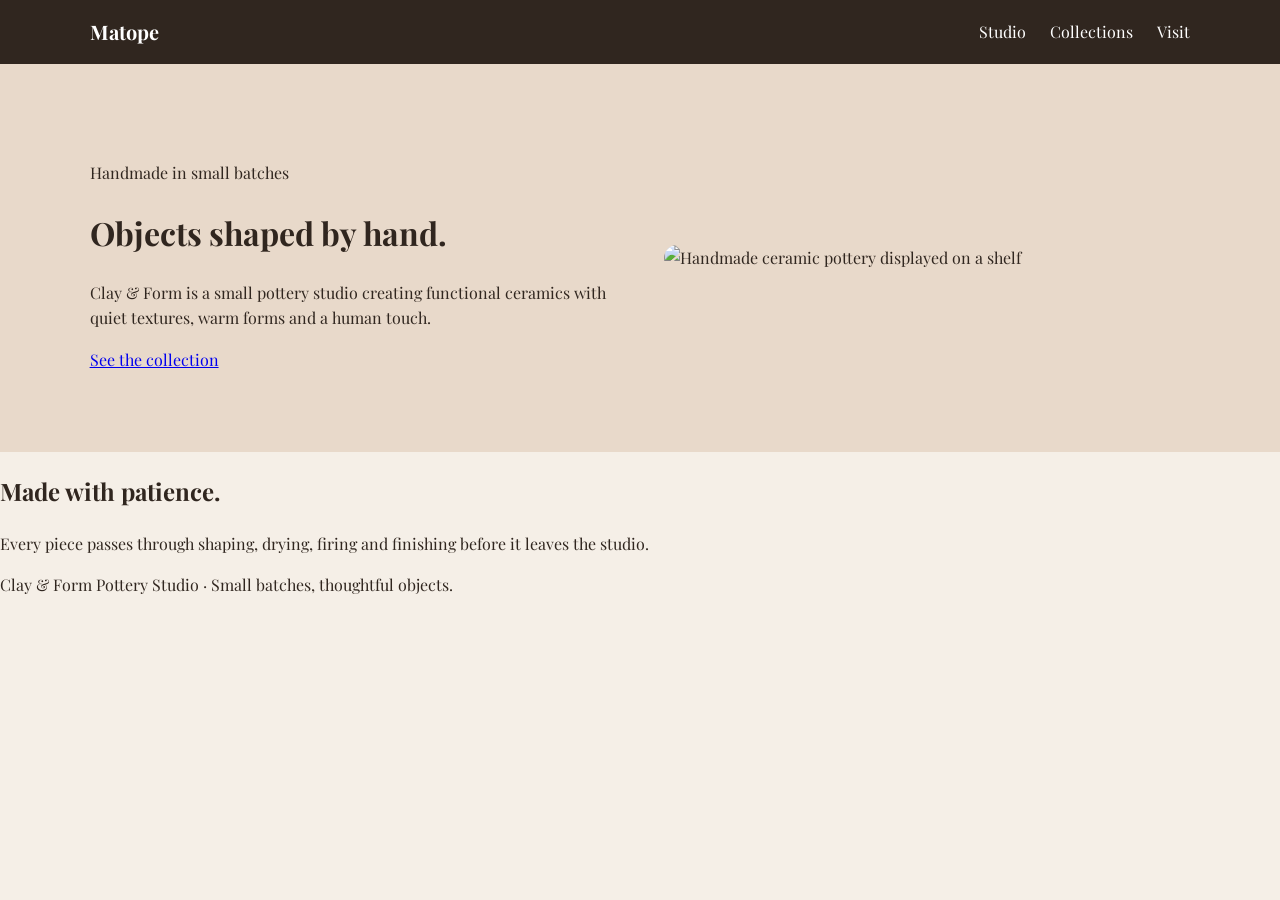
==== index.html @ d5ee9b8d "Merge branch 'main' into Feature-Annie" ====
<!doctype html>
<html lang="en">
  <head>
    <meta charset="UTF-8" />
    <meta name="viewport" content="width=device-width, initial-scale=1.0" />

    <title>Matope Pottery Studio</title>
    <link rel="preconnect" href="https://fonts.googleapis.com">
    <link rel="preconnect" href="https://fonts.gstatic.com" crossorigin>
    <link href="https://fonts.googleapis.com/css2?family=Playfair+Display:wght@500;700&display=swap" rel="stylesheet">
    <link rel="stylesheet" href="style.css">
</head>

<body>

    <nav class="site-nav" aria-label="Main navigation">
        <a class="brand" href="#">Matope</a>
        <div class="nav-links">
            <a href="#studio">Studio</a>
            <a href="#collections">Collections</a>
            <a href="#visit">Visit</a>
        </div>
    </nav>

    <header id="studio" class="hero">
        <div class="hero-copy">
            <p class="eyebrow">Handmade in small batches</p>
            <h1>Objects shaped by hand.</h1>
            <p>Clay & Form is a small pottery studio creating functional ceramics with quiet textures, warm forms and a human touch.</p>
            <a class="button" href="#collections">See the collection</a>
        </div>
        <img class="hero-image"
            src="https://images.unsplash.com/photo-1610701596007-11502861dcfa?auto=format&fit=crop&w=1200&q=80"
            alt="Handmade ceramic pottery displayed on a shelf">
    </header>

    <main>
      <section id="collections">
        <!-- Feature cards go here -->
      </section>

      <section id="studio">
        <!-- Studio information goes here -->
        <h2>Made with patience.</h2>
        <p>
          Every piece passes through shaping, drying, firing and finishing
          before it leaves the studio.
        </p>
      </section>
    </main>

    <footer>
      <!-- Footer goes here -->
      <p>Clay & Form Pottery Studio · Small batches, thoughtful objects.</p>
    </footer>
  </body>
</html>
---- style.css ----
* {
  box-sizing: border-box;
}

html {
  scroll-behavior: smooth;
}

body {
  margin: 0;
  font-family: "Playfair Display", Georgia, serif;
  color: #30261f;
  background: #f5efe7;
  line-height: 1.6;
}
.site-nav {
  display: flex;
  justify-content: space-between;
  align-items: center;
  padding: 1rem 7%;
  background: #30261f;
}

.brand, .nav-links a {
  color: #fff;
  text-decoration: none;
}

.brand {
  font-weight: 700;
  font-size: 1.25rem;
}

.nav-links {
  display: flex;
  gap: 1.5rem;
}

.hero {
  display: flex;
  align-items: center;
  gap: 3rem;
  padding: 5rem 7%;
  background: #e8d9ca;
}

.hero-copy {
  flex: 1;
}

.hero-image {
  flex: 1;
  width: 100%;
  max-height: 420px;
  object-fit: cover;
  border-radius: 18px;
}
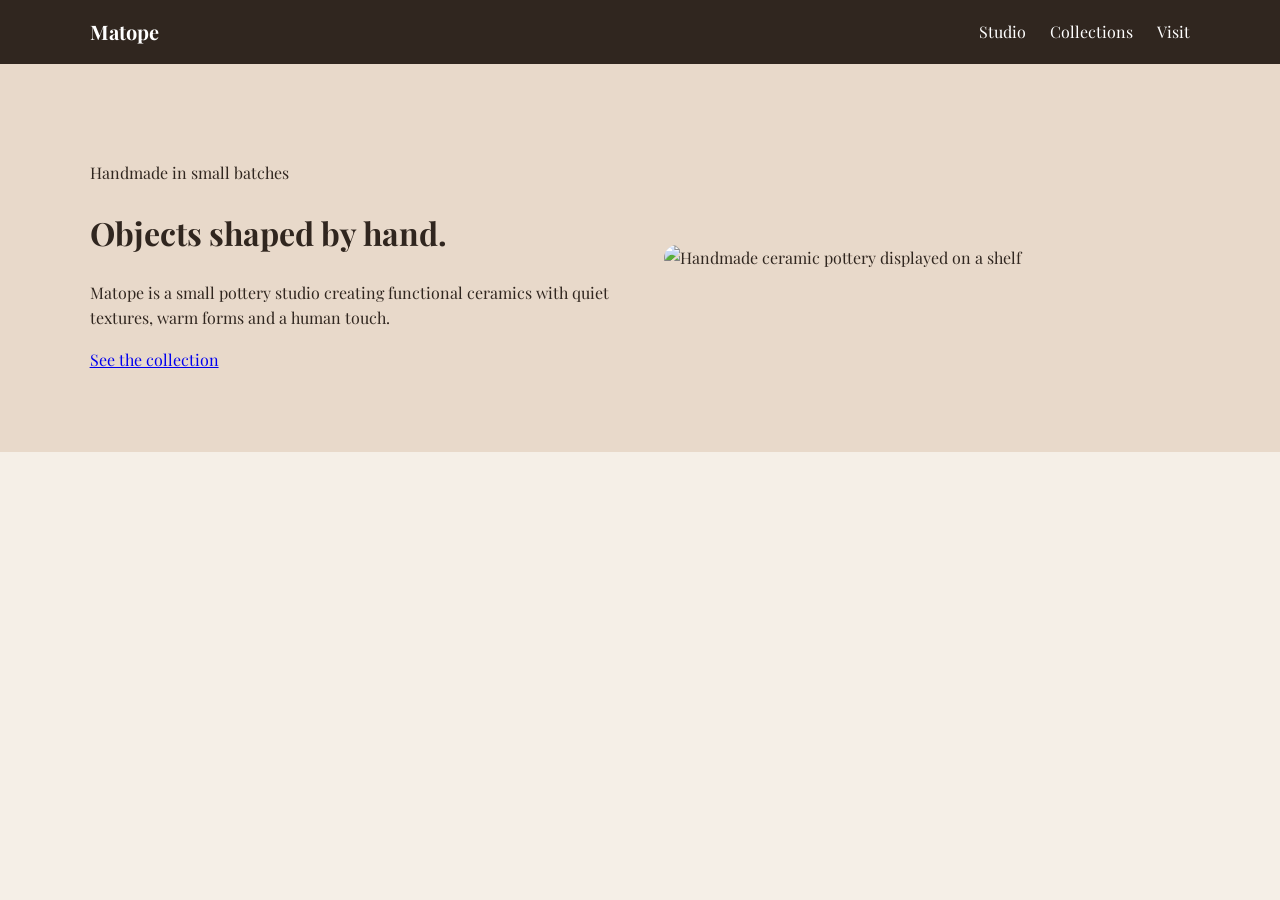
==== commit 3d5467e7: "Corrected the pottery name" ====
--- a/index.html
+++ b/index.html
@@ -1,8 +1,8 @@
-<!doctype html>
+<!DOCTYPE html>
 <html lang="en">
-  <head>
-    <meta charset="UTF-8" />
-    <meta name="viewport" content="width=device-width, initial-scale=1.0" />
+<head>
+    <meta charset="UTF-8">
+    <meta name="viewport" content="width=device-width, initial-scale=1.0">
 
     <title>Matope Pottery Studio</title>
     <link rel="preconnect" href="https://fonts.googleapis.com">
@@ -26,7 +26,7 @@
         <div class="hero-copy">
             <p class="eyebrow">Handmade in small batches</p>
             <h1>Objects shaped by hand.</h1>
-            <p>Clay & Form is a small pottery studio creating functional ceramics with quiet textures, warm forms and a human touch.</p>
+            <p>Matope is a small pottery studio creating functional ceramics with quiet textures, warm forms and a human touch.</p>
             <a class="button" href="#collections">See the collection</a>
         </div>
         <img class="hero-image"
@@ -35,23 +35,20 @@
     </header>
 
     <main>
-      <section id="collections">
-        <!-- Feature cards go here -->
-      </section>
 
-      <section id="studio">
-        <!-- Studio information goes here -->
-        <h2>Made with patience.</h2>
-        <p>
-          Every piece passes through shaping, drying, firing and finishing
-          before it leaves the studio.
-        </p>
-      </section>
+        <section id="collections">
+            <!-- Feature cards go here -->
+        </section>
+
+        <section id="studio">
+            <!-- Studio information goes here -->
+        </section>
+
     </main>
 
     <footer>
-      <!-- Footer goes here -->
-      <p>Clay & Form Pottery Studio · Small batches, thoughtful objects.</p>
+        <!-- Footer goes here -->
     </footer>
-  </body>
-</html>
+
+</body>
+</html>
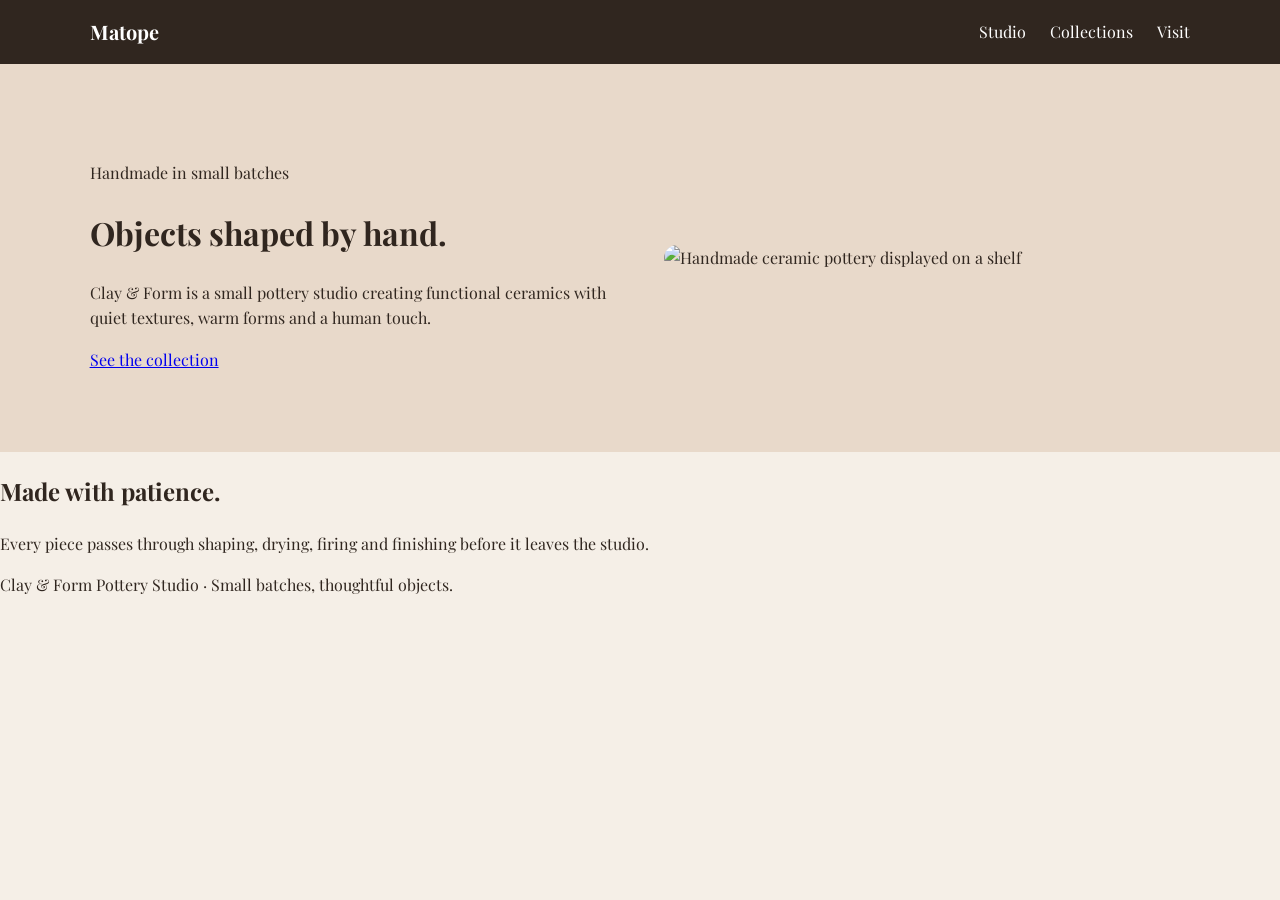
==== commit 5b57a5c8: "Merge pull request #1 from Student-Work-Classroom-Demo-MUBAS/Feature-Annie added studio and footer s" ====
--- a/index.html
+++ b/index.html
@@ -1,8 +1,8 @@
-<!DOCTYPE html>
+<!doctype html>
 <html lang="en">
-<head>
-    <meta charset="UTF-8">
-    <meta name="viewport" content="width=device-width, initial-scale=1.0">
+  <head>
+    <meta charset="UTF-8" />
+    <meta name="viewport" content="width=device-width, initial-scale=1.0" />
 
     <title>Matope Pottery Studio</title>
     <link rel="preconnect" href="https://fonts.googleapis.com">
@@ -26,7 +26,7 @@
         <div class="hero-copy">
             <p class="eyebrow">Handmade in small batches</p>
             <h1>Objects shaped by hand.</h1>
-            <p>Matope is a small pottery studio creating functional ceramics with quiet textures, warm forms and a human touch.</p>
+            <p>Clay & Form is a small pottery studio creating functional ceramics with quiet textures, warm forms and a human touch.</p>
             <a class="button" href="#collections">See the collection</a>
         </div>
         <img class="hero-image"
@@ -35,20 +35,23 @@
     </header>
 
     <main>
+      <section id="collections">
+        <!-- Feature cards go here -->
+      </section>
 
-        <section id="collections">
-            <!-- Feature cards go here -->
-        </section>
-
-        <section id="studio">
-            <!-- Studio information goes here -->
-        </section>
-
+      <section id="studio">
+        <!-- Studio information goes here -->
+        <h2>Made with patience.</h2>
+        <p>
+          Every piece passes through shaping, drying, firing and finishing
+          before it leaves the studio.
+        </p>
+      </section>
     </main>
 
     <footer>
-        <!-- Footer goes here -->
+      <!-- Footer goes here -->
+      <p>Clay & Form Pottery Studio · Small batches, thoughtful objects.</p>
     </footer>
-
-</body>
-</html>+  </body>
+</html>
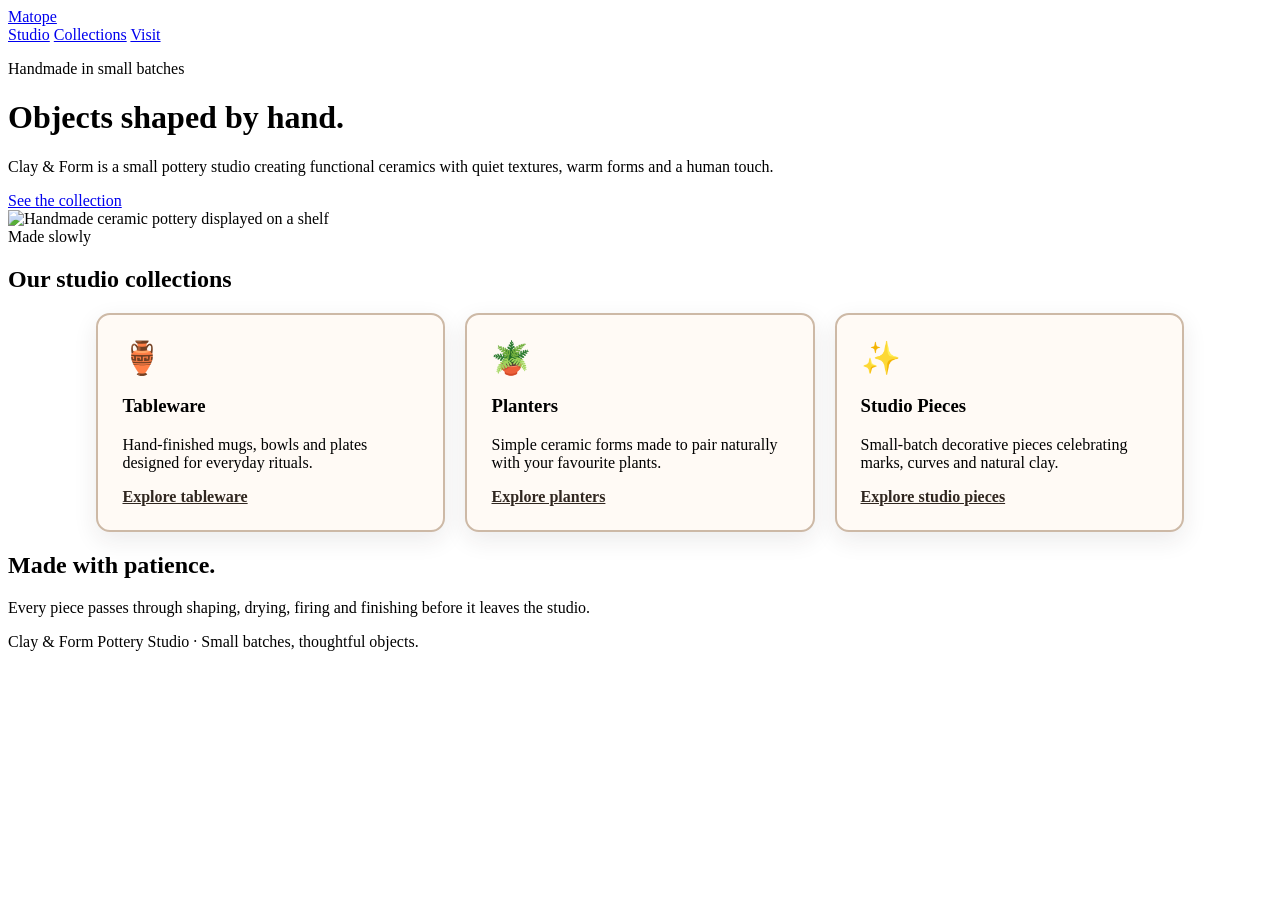
==== commit 6022962f: "Merge branch 'main' into feature/uchindami" ====
--- a/index.html
+++ b/index.html
@@ -35,6 +35,44 @@
     </header>
 
     <main>
+
+        <section id="collections" class="features" aria-labelledby="collections-heading">
+          <div class="section-heading>"
+            <p class="eyebrow">Made slowly</p>
+            <h2 id="collections-heading">Our studio collections</h2>
+      </div>
+
+      <div class="feature-row">
+        <article class="feature-box">
+          <span class="icon" aria-hidden="true">🏺</span>
+          <h3>Tableware</h3>
+          <p>Hand-finished mugs, bowls and plates designed for everyday rituals.</p>
+          <a href="#visit">Explore tableware</a>
+        </article>
+
+        <article class="feature-box">
+          <span class="icon" aria-hidden="true">🪴</span>
+          <h3>Planters</h3>
+          <p>Simple ceramic forms made to pair naturally with your favourite plants.</p>
+          <a href="#visit">Explore planters</a>
+        </article>
+
+        <article class="feature-box">
+          <span class="icon" aria-hidden="true">✨</span>
+          <h3>Studio Pieces</h3>
+          <p>Small-batch decorative pieces celebrating marks, curves and natural clay.</p>
+          <a href="#visit">Explore studio pieces</a>
+        </article>
+      </div>
+
+      </section>  
+            <!-- Feature cards go here -->
+        
+        
+       <section id="studio">
+            <!-- Studio information goes here -->
+        </section>
+
       <section id="collections">
         <!-- Feature cards go here -->
       </section>
--- a/style.css
+++ b/style.css
@@ -1,3 +1,58 @@
+.feature-box {
+  border: 2px solid #cdb9a6;
+  background: #fffaf5;
+}
+
+.feature-row {
+  display: flex;
+  flex-wrap: wrap;
+  gap: 1.25rem;
+  padding: 0 7%;
+}
+
+.feature-box {
+  flex: 1 1 0;
+  padding: 1.5rem;
+  border-radius: 14px;
+  box-shadow: 0 8px 24px rgba(48, 38, 31, .09);
+}
+
+.feature-box a {
+  color: #30261f;
+  font-weight: 700;
+}
+
+.feature-box a:hover,
+.feature-box a:focus {
+  color: #8a4f2d;
+}
+
+.icon {
+  font-size: 2rem;
+}
+
+@media (max-width: 640px) {
+  .site-nav,
+  .hero {
+    flex-direction: column;
+  }
+
+  .site-nav {
+    align-items: flex-start;
+  }
+
+  .hero {
+    padding: 3rem 7%;
+  }
+
+  .feature-row {
+    flex-direction: column;
+    flex-wrap: nowrap;
+  }
+
+  .feature-box {
+    width: 100%;
+  }
 * {
   box-sizing: border-box;
 }
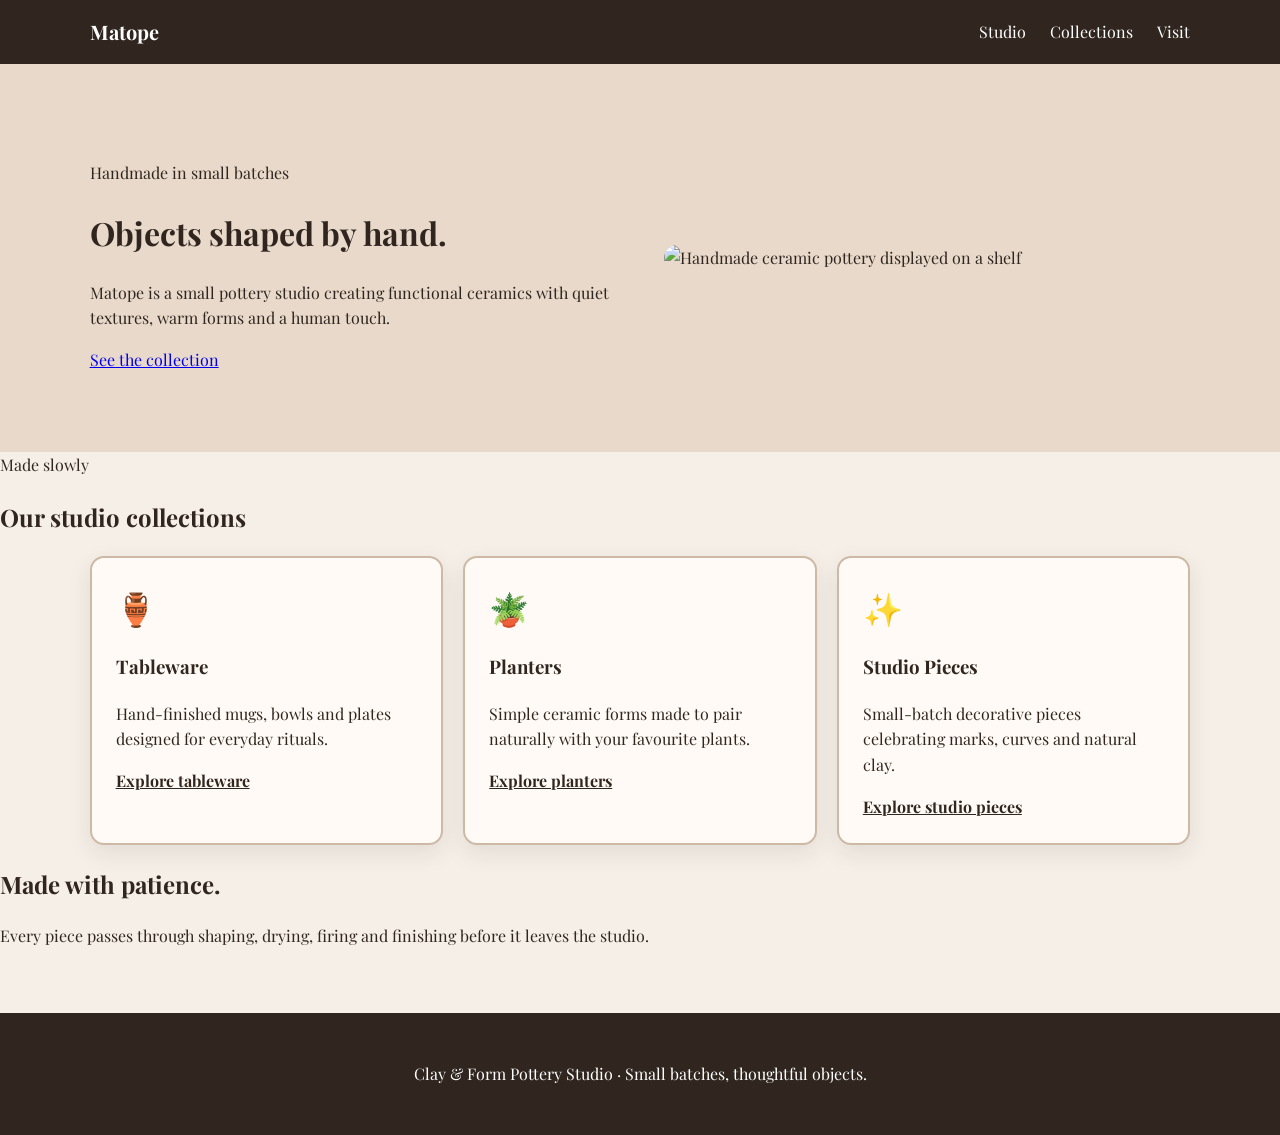
==== commit 60883137: "corrected studio name in hero section text" ====
--- a/index.html
+++ b/index.html
@@ -26,7 +26,7 @@
         <div class="hero-copy">
             <p class="eyebrow">Handmade in small batches</p>
             <h1>Objects shaped by hand.</h1>
-            <p>Clay & Form is a small pottery studio creating functional ceramics with quiet textures, warm forms and a human touch.</p>
+            <p>Matope is a small pottery studio creating functional ceramics with quiet textures, warm forms and a human touch.</p>
             <a class="button" href="#collections">See the collection</a>
         </div>
         <img class="hero-image"
@@ -66,16 +66,6 @@
       </div>
 
       </section>  
-            <!-- Feature cards go here -->
-        
-        
-       <section id="studio">
-            <!-- Studio information goes here -->
-        </section>
-
-      <section id="collections">
-        <!-- Feature cards go here -->
-      </section>
 
       <section id="studio">
         <!-- Studio information goes here -->
--- a/style.css
+++ b/style.css
@@ -1,58 +1,4 @@
-.feature-box {
-  border: 2px solid #cdb9a6;
-  background: #fffaf5;
-}
 
-.feature-row {
-  display: flex;
-  flex-wrap: wrap;
-  gap: 1.25rem;
-  padding: 0 7%;
-}
-
-.feature-box {
-  flex: 1 1 0;
-  padding: 1.5rem;
-  border-radius: 14px;
-  box-shadow: 0 8px 24px rgba(48, 38, 31, .09);
-}
-
-.feature-box a {
-  color: #30261f;
-  font-weight: 700;
-}
-
-.feature-box a:hover,
-.feature-box a:focus {
-  color: #8a4f2d;
-}
-
-.icon {
-  font-size: 2rem;
-}
-
-@media (max-width: 640px) {
-  .site-nav,
-  .hero {
-    flex-direction: column;
-  }
-
-  .site-nav {
-    align-items: flex-start;
-  }
-
-  .hero {
-    padding: 3rem 7%;
-  }
-
-  .feature-row {
-    flex-direction: column;
-    flex-wrap: nowrap;
-  }
-
-  .feature-box {
-    width: 100%;
-  }
 * {
   box-sizing: border-box;
 }
@@ -110,3 +56,79 @@
   object-fit: cover;
   border-radius: 18px;
 }
+
+.feature-box {
+  border: 2px solid #cdb9a6;
+  background: #fffaf5;
+}
+
+.feature-row {
+  display: flex;
+  flex-wrap: wrap;
+  gap: 1.25rem;
+  padding: 0 7%;
+}
+
+.feature-box {
+  flex: 1 1 0;
+  padding: 1.5rem;
+  border-radius: 14px;
+  box-shadow: 0 8px 24px rgba(48, 38, 31, .09);
+}
+
+.feature-box a {
+  color: #30261f;
+  font-weight: 700;
+}
+
+.feature-box a:hover,
+.feature-box a:focus {
+  color: #8a4f2d;
+}
+
+.icon {
+  font-size: 2rem;
+}
+.section-heading {
+  padding: 4rem 7% 1.5rem;
+}
+
+.studio {
+  margin: 4rem 7%;
+  padding: 3rem;
+  border-radius: 18px;
+  background: #ddc9b5;
+}
+
+footer {
+  margin-top: 4rem;
+  padding: 2rem 7%;
+  background: #30261f;
+  color: #fff;
+  text-align: center;
+}
+
+
+@media (max-width: 640px) {
+  .site-nav,
+  .hero {
+    flex-direction: column;
+  }
+
+  .site-nav {
+    align-items: flex-start;
+  }
+
+  .hero {
+    padding: 3rem 7%;
+  }
+
+  .feature-row {
+    flex-direction: column;
+    flex-wrap: nowrap;
+  }
+
+  .feature-box {
+    width: 100%;
+  }
+}
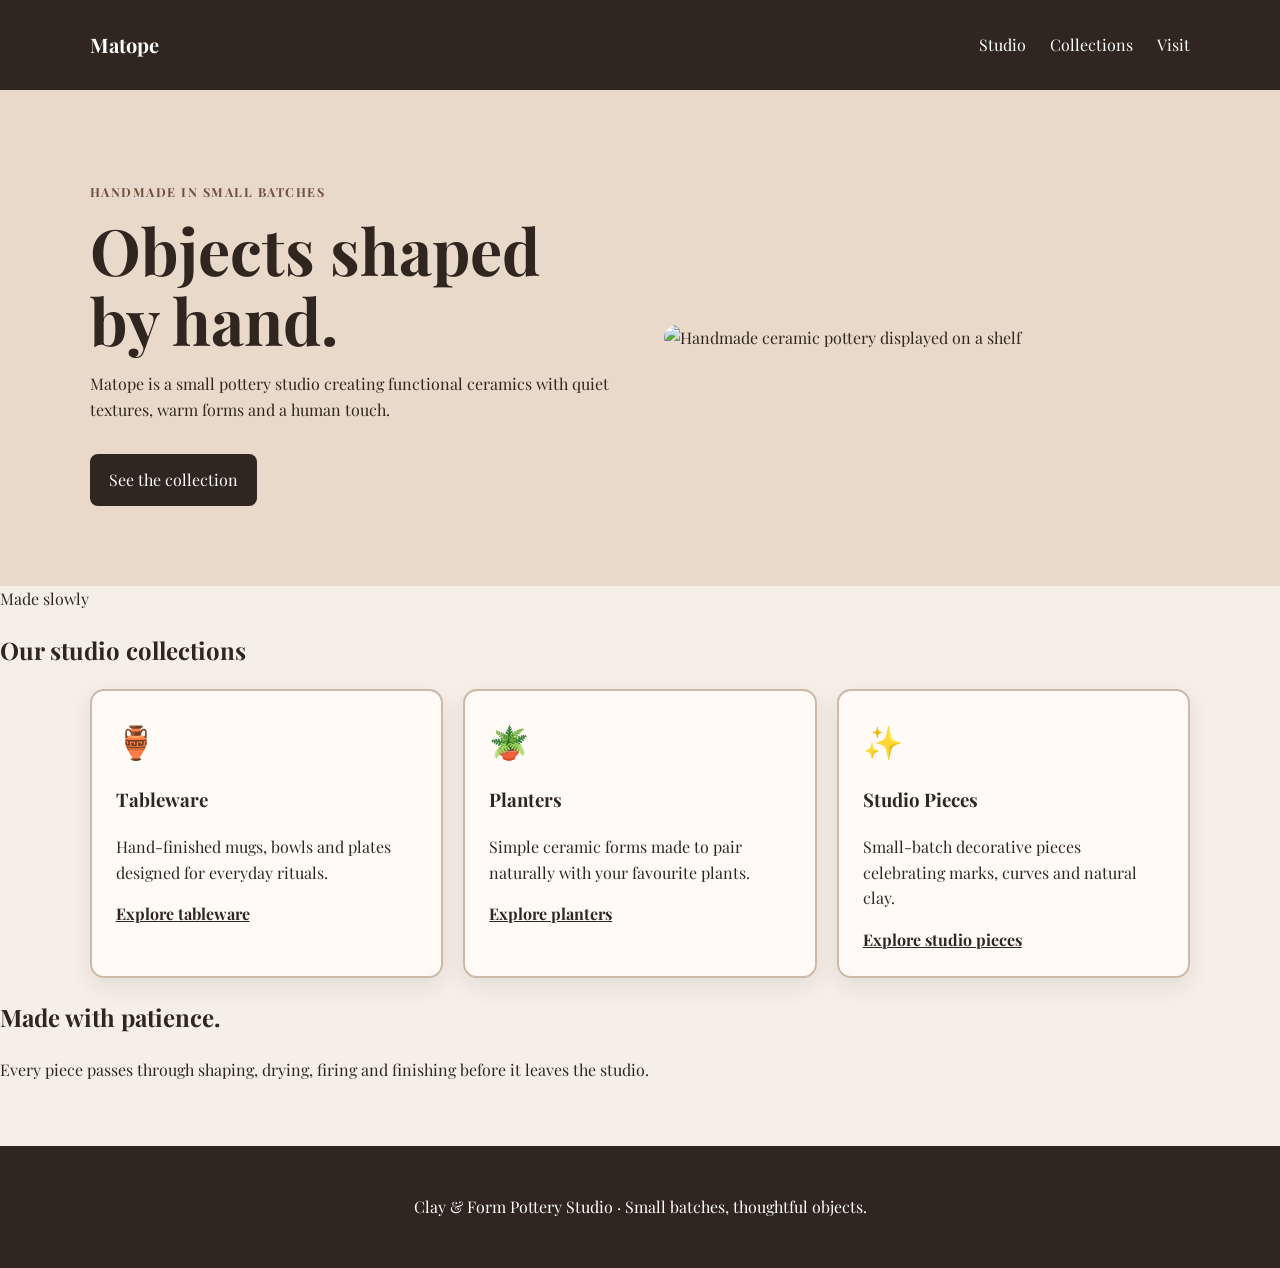
==== commit ca84382b: "refactor navigation structure and enhance styling for better accessibility and aesthetics" ====
--- a/index.html
+++ b/index.html
@@ -15,11 +15,11 @@
 
     <nav class="site-nav" aria-label="Main navigation">
         <a class="brand" href="#">Matope</a>
-        <div class="nav-links">
+        <ul class="nav-links">
             <a href="#studio">Studio</a>
             <a href="#collections">Collections</a>
             <a href="#visit">Visit</a>
-        </div>
+        </ul>
     </nav>
 
     <header id="studio" class="hero">
@@ -36,34 +36,34 @@
 
     <main>
 
-        <section id="collections" class="features" aria-labelledby="collections-heading">
+      <section id="collections" class="features" aria-labelledby="collections-heading">
           <div class="section-heading>"
             <p class="eyebrow">Made slowly</p>
             <h2 id="collections-heading">Our studio collections</h2>
-      </div>
+        </div>
 
-      <div class="feature-row">
-        <article class="feature-box">
-          <span class="icon" aria-hidden="true">🏺</span>
-          <h3>Tableware</h3>
-          <p>Hand-finished mugs, bowls and plates designed for everyday rituals.</p>
-          <a href="#visit">Explore tableware</a>
-        </article>
+        <div class="feature-row">
+          <article class="feature-box">
+            <span class="icon" aria-hidden="true">🏺</span>
+            <h3>Tableware</h3>
+            <p>Hand-finished mugs, bowls and plates designed for everyday rituals.</p>
+            <a href="#visit">Explore tableware</a>
+          </article>
 
-        <article class="feature-box">
-          <span class="icon" aria-hidden="true">🪴</span>
-          <h3>Planters</h3>
-          <p>Simple ceramic forms made to pair naturally with your favourite plants.</p>
-          <a href="#visit">Explore planters</a>
-        </article>
+          <article class="feature-box">
+            <span class="icon" aria-hidden="true">🪴</span>
+            <h3>Planters</h3>
+            <p>Simple ceramic forms made to pair naturally with your favourite plants.</p>
+            <a href="#visit">Explore planters</a>
+          </article>
 
-        <article class="feature-box">
-          <span class="icon" aria-hidden="true">✨</span>
-          <h3>Studio Pieces</h3>
-          <p>Small-batch decorative pieces celebrating marks, curves and natural clay.</p>
-          <a href="#visit">Explore studio pieces</a>
-        </article>
-      </div>
+          <article class="feature-box">
+            <span class="icon" aria-hidden="true">✨</span>
+            <h3>Studio Pieces</h3>
+            <p>Small-batch decorative pieces celebrating marks, curves and natural clay.</p>
+            <a href="#visit">Explore studio pieces</a>
+          </article>
+        </div>
 
       </section>  
 
--- a/style.css
+++ b/style.css
@@ -56,6 +56,31 @@
   object-fit: cover;
   border-radius: 18px;
 }
+
+.eyebrow {
+  text-transform: uppercase;
+  letter-spacing: .12em;
+  font-size: .78rem;
+  font-weight: 700;
+  color: #70513d;
+}
+
+h1 {
+  font-size: clamp(2.2rem, 5vw, 4.5rem);
+  line-height: 1.1;
+  margin: .4rem 0 1rem;
+}
+
+.button {
+  display: inline-block;
+  margin-top: 1rem;
+  padding: .8rem 1.2rem;
+  border-radius: 8px;
+  background: #30261f;
+  color: #fff;
+  text-decoration: none;
+}
+
 
 .feature-box {
   border: 2px solid #cdb9a6;
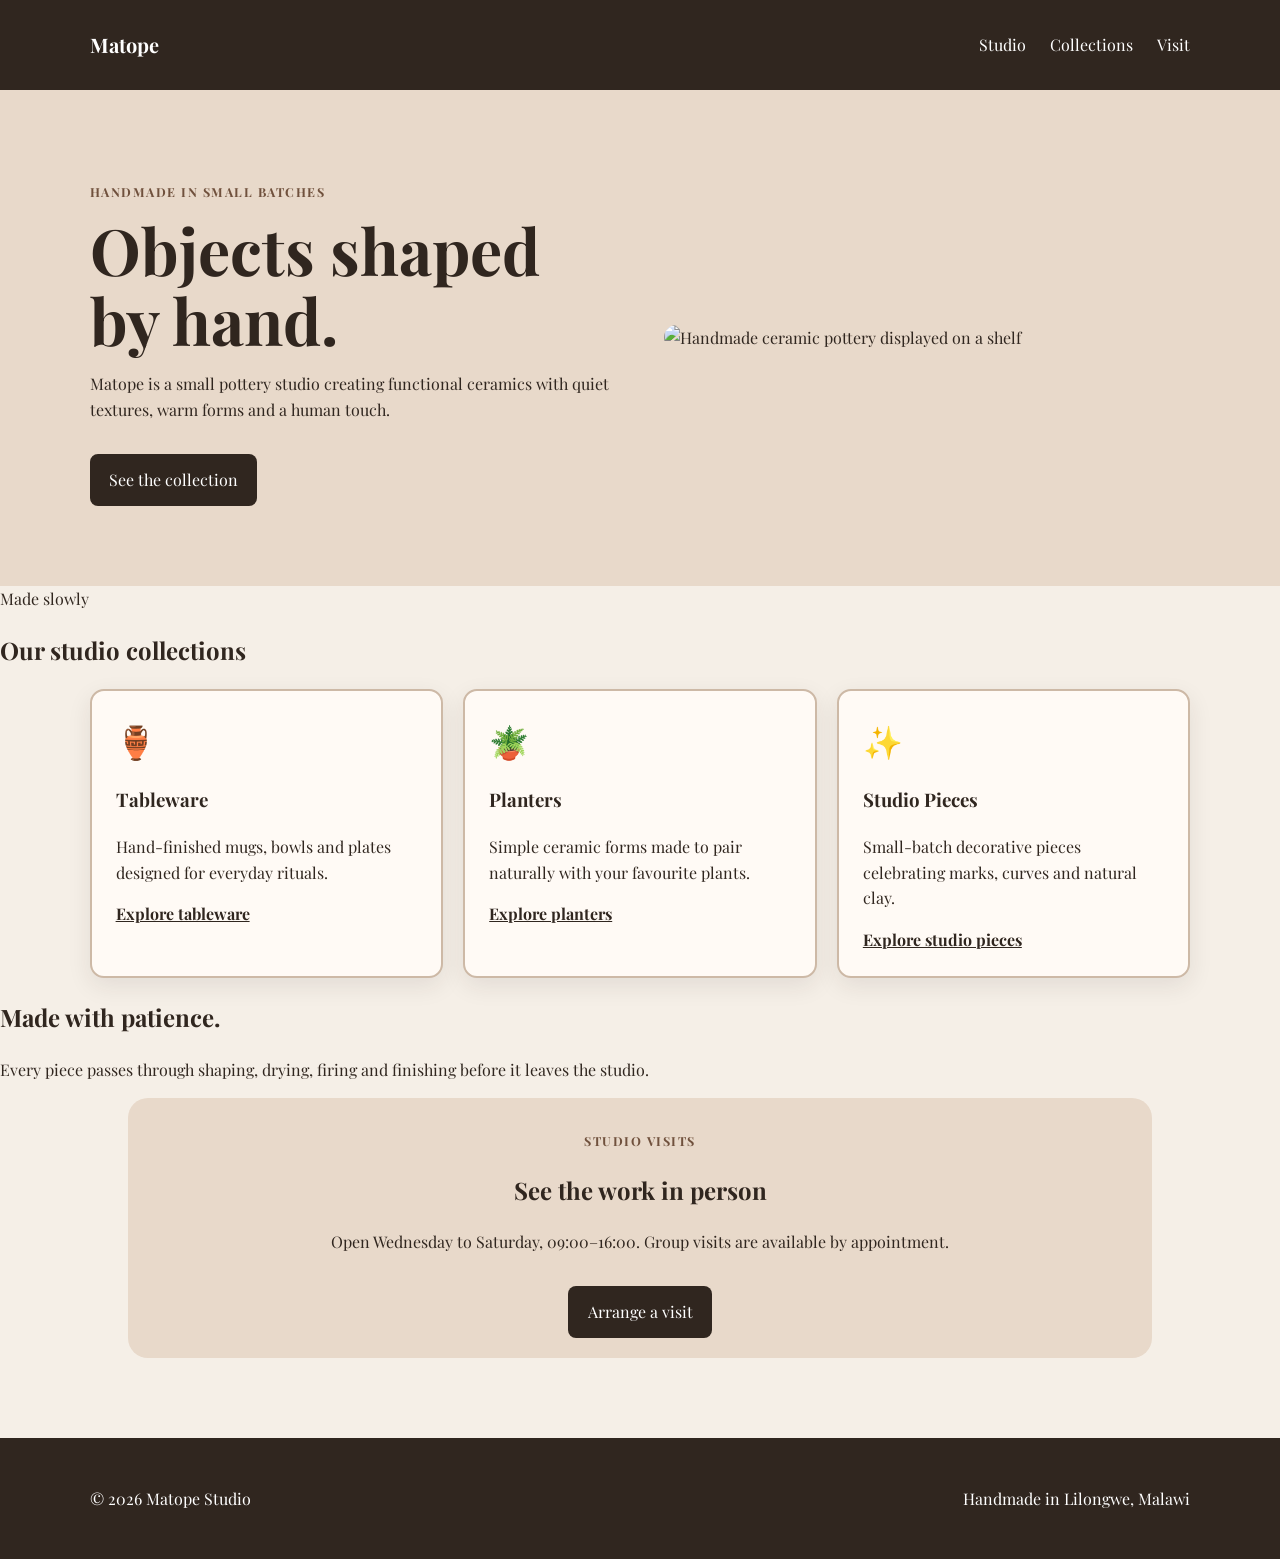
==== commit 928dfb24: "added visit section and edited the footer" ====
--- a/index.html
+++ b/index.html
@@ -75,11 +75,19 @@
           before it leaves the studio.
         </p>
       </section>
+      <section class="visit section" id="visit" aria-labelledby="visit-title">
+      <p class="eyebrow">Studio visits</p>
+      <h2>See the work in person</h2>
+      <p>Open Wednesday to Saturday, 09:00–16:00. Group visits are available by appointment.</p>
+      <a class="button" href="https://malawiplus.com/mchepa-pottery/">Arrange a visit</a>
+    </section>
+  </main>
     </main>
 
     <footer>
       <!-- Footer goes here -->
-      <p>Clay & Form Pottery Studio · Small batches, thoughtful objects.</p>
+      <p>© 2026 Matope Studio</p>
+    <p>Handmade in Lilongwe, Malawi</p>
     </footer>
   </body>
 </html>
--- a/style.css
+++ b/style.css
@@ -14,6 +14,7 @@
   background: #f5efe7;
   line-height: 1.6;
 }
+
 .site-nav {
   display: flex;
   justify-content: space-between;
@@ -126,11 +127,23 @@
 }
 
 footer {
+  display: flex;
+  justify-content: space-between;
   margin-top: 4rem;
   padding: 2rem 7%;
   background: #30261f;
   color: #fff;
+  
+}
+.visit {
+  margin: 0 auto;
+  background:#e8d9ca;
+  border-radius: 20px;
+  color:#30261F;
+  margin-bottom: 5rem;
+  max-width: 80%;
   text-align: center;
+  padding: 20px 40px;
 }
 
 
@@ -156,4 +169,11 @@
   .feature-box {
     width: 100%;
   }
+  .visit {
+    margin-bottom: 2rem;
+  }
+
+  .footer{
+    align-items: center;
+  }
 }
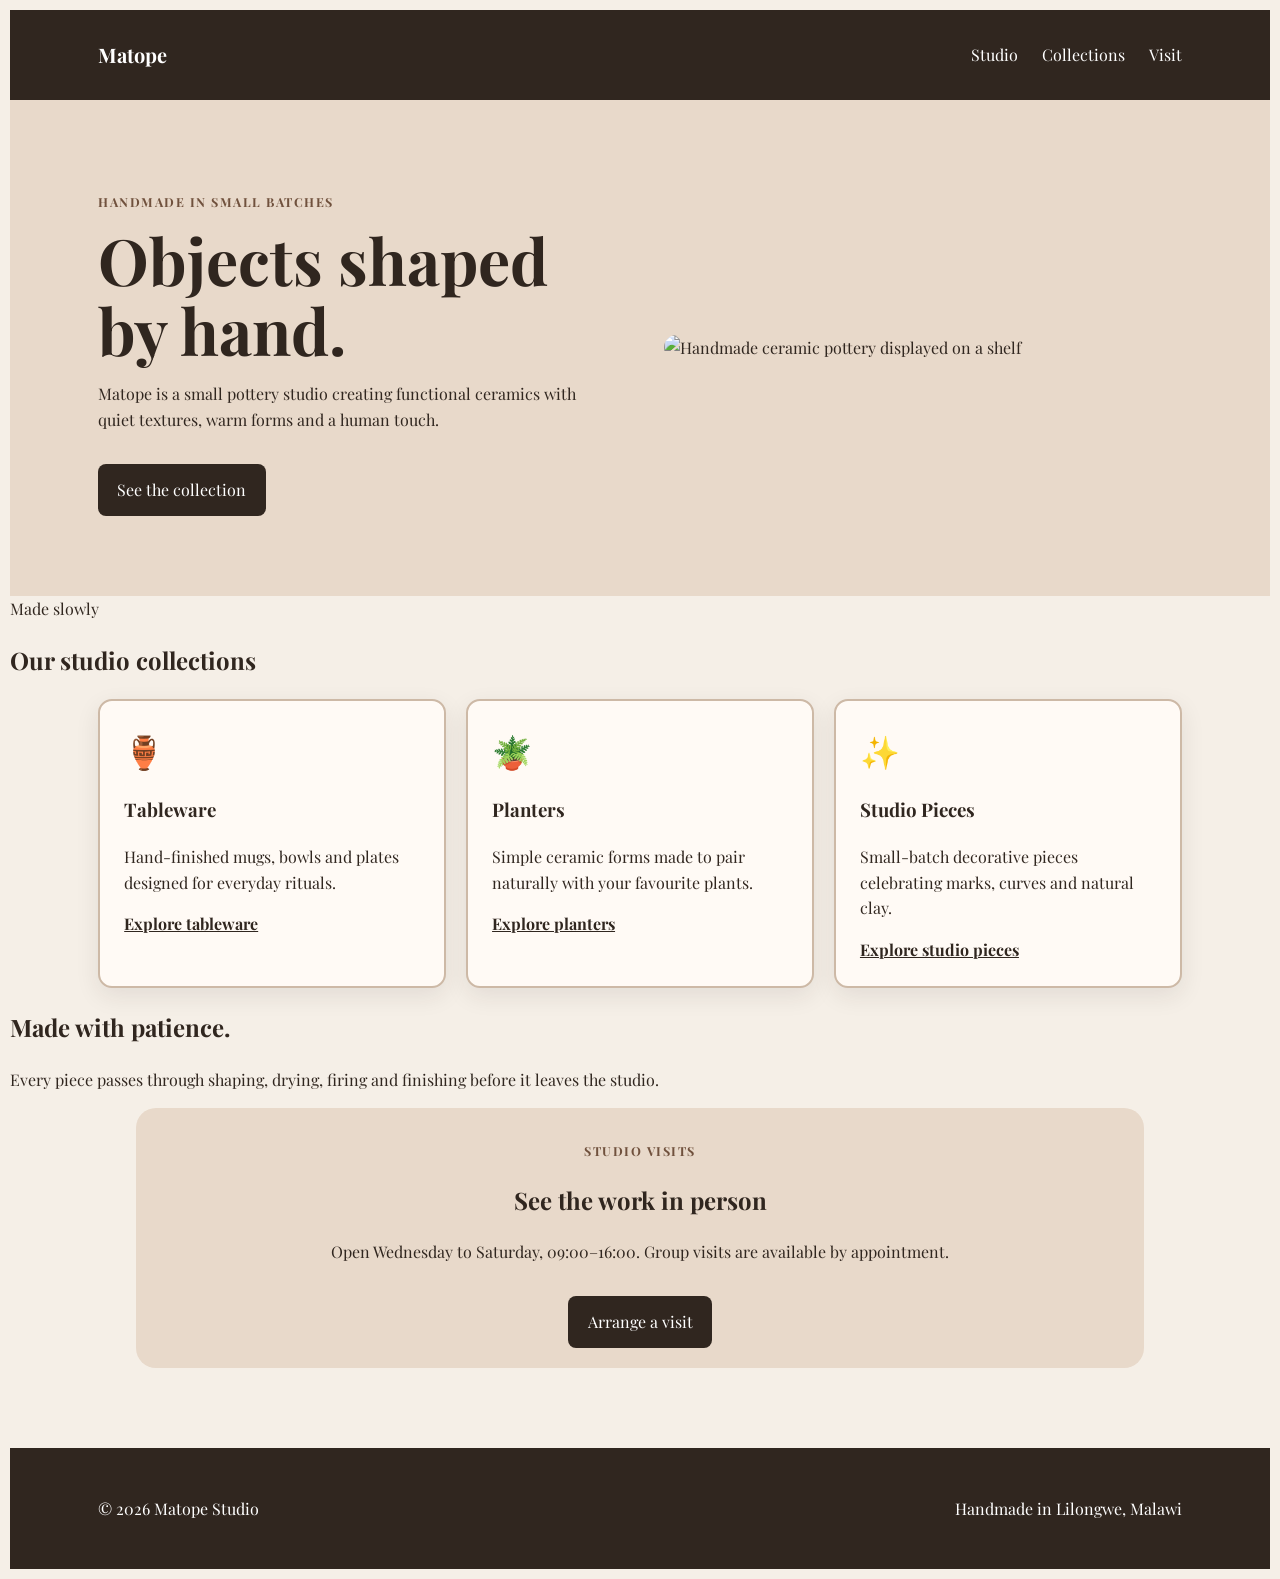
==== commit db21e435: "added bug #5, the cards overflow" ====
--- a/index.html
+++ b/index.html
@@ -68,7 +68,6 @@
       </section>  
 
       <section id="studio">
-        <!-- Studio information goes here -->
         <h2>Made with patience.</h2>
         <p>
           Every piece passes through shaping, drying, firing and finishing
@@ -85,7 +84,7 @@
     </main>
 
     <footer>
-      <!-- Footer goes here -->
+      
       <p>© 2026 Matope Studio</p>
     <p>Handmade in Lilongwe, Malawi</p>
     </footer>
--- a/style.css
+++ b/style.css
@@ -8,7 +8,7 @@
 }
 
 body {
-  margin: 0;
+  margin: 10px;
   font-family: "Playfair Display", Georgia, serif;
   color: #30261f;
   background: #f5efe7;
@@ -72,6 +72,7 @@
   margin: .4rem 0 1rem;
 }
 
+
 .button {
   display: inline-block;
   margin-top: 1rem;
@@ -81,8 +82,6 @@
   color: #fff;
   text-decoration: none;
 }
-
-
 .feature-box {
   border: 2px solid #cdb9a6;
   background: #fffaf5;
